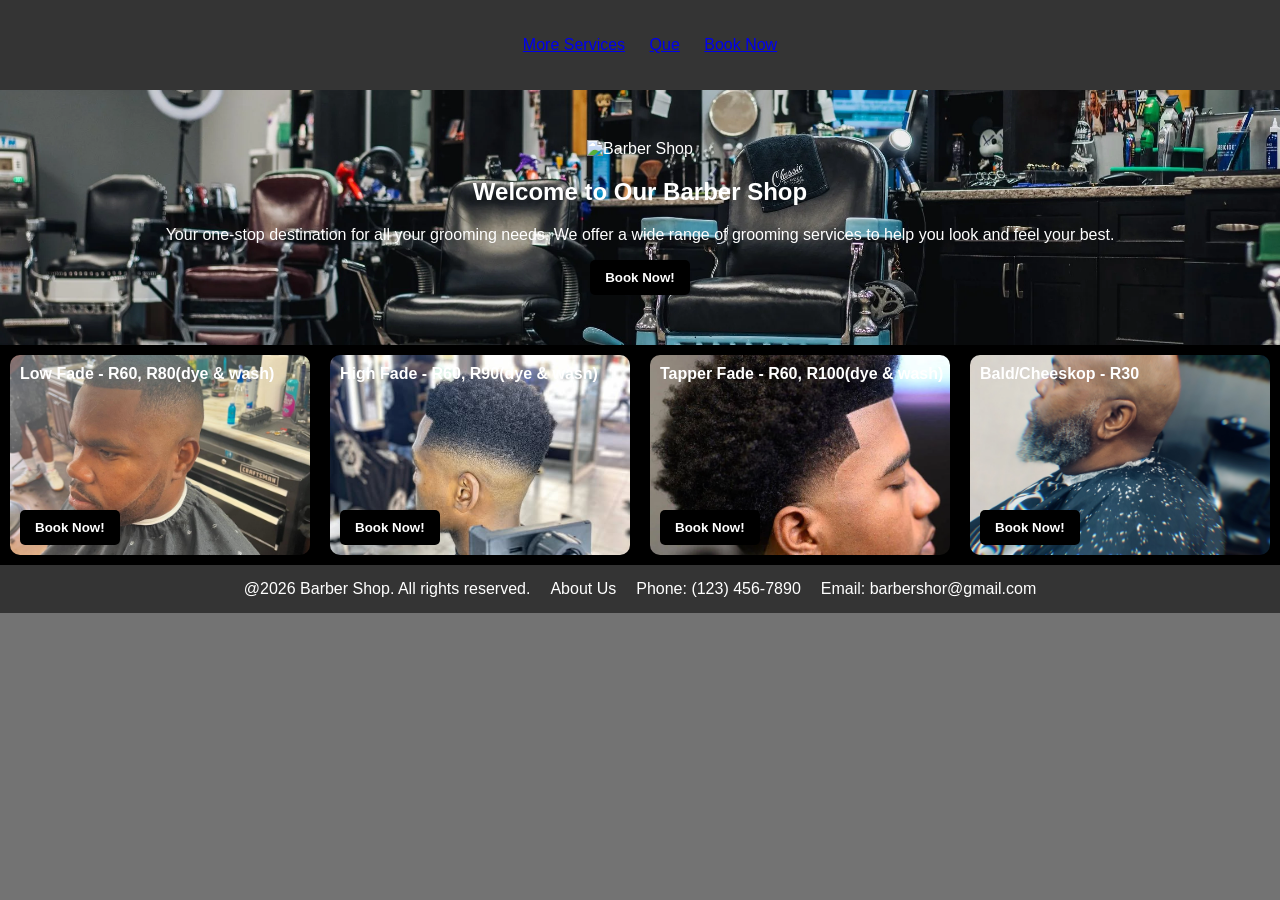
==== index.html @ 0d62d85f "Initial commit: Barber shop website" ====
<!DOCTYPE html>
<html lang="en">
<head>
    <meta charset="UTF-8">
    <meta name="viewport" content="width=device-width, initial-scale=1.0">
    <title>Barber Shop</title>
    <link rel="stylesheet" href="styles.css">
</head>
<body>
    <header>
        <nav>
            <ul>
                <li><a href="#Price-list">More Services</a></li>
                <li><a href="#Que">Que</a></li>
                <li><a href="#Book now!">Book Now</a></li>
            </ul>
        </nav>
    </header>
        <section id="welcome">
            <img src="barber-shop.jpg" alt="Barber Shop" style="width:100%; height:auto;">
            <h1>Welcome to Our Barber Shop</h1>
            <p>Your one-stop destination for all your grooming needs. We offer a wide range of grooming services to help you look and feel your best.</p>
            <button>Book Now!</button>
        </section>
        <div class="cards-container">
        <div class="card-1">
                <p>Low Fade - R60, R80(dye & wash)</p>
                <img src="low-fade.jpg" alt="Low Fade" style="width:100%; height:auto;">
                <button>Book Now!</button>
        </div>

        <div class="card-2">
                <p>High Fade - R60, R90(dye & wash)</p>
                <img src="high-fade.jpg" alt="High Fade" style="width:100%; height:auto;">
                <button>Book Now!</button>
        </div>
        <div class="card-3">
                <p>Tapper Fade - R60, R100(dye & wash)</p>
                <img src="tapper-fade.jpg" alt="Tapper Fade" style="width:100%; height:auto;">
                <button>Book Now!</button>
        </div>
        <div class="card-4">
                <p>Bald/Cheeskop - R30</p>
                <img src="bald.jpg" alt="Bald/Cheeskop" style="width:100%; height:auto;">
                <button>Book Now!</button>
        </div>
        <div class="card-5">
                <p>Beard Trim - R20</p>
                <img src="beard-trim.jpg" alt="Beard Trim" style="width:100%; height:auto;">
                <button>Book Now!</button>
        </div>
        </div>
       <footer>
            <p> @2026 Barber Shop. All rights reserved.</p>
            <p>About Us</p>
            <p>Phone: (123) 456-7890</p>
            <p>Email: barbershor@gmail.com</p>
        </footer>
    
</body>
</html>
---- styles.css ----
ul li {
    display: inline;
    margin-right: 20px;
    
}
header {
    background-color: rgba(0, 0, 0, 0.55);
    padding: 20px;
    display: flex;
    justify-content: center;
    align-items: center;
}
body {
    background-color: rgba(0, 0, 0, 0.55);
    font-family: Arial, sans-serif;
    margin: 0;
    padding: 0;
    
}
#welcome {
    text-align: center;
    padding: 50px;
    color: white;
    background-image: url(./Assets/barber-shop.webp);
    background-size: cover;
    background-position: center;

    
}
.cards-container {
    display: flex;
    overflow-x: auto;
    gap: 10px;
    padding: 10px;
    gap: 20px;
    background-color: rgb(0, 0, 0);
}
.card-1, .card-2, .card-3, .card-4, .card-5 {
    position: relative;
    width: 300px;
    height: 200px;
    background-size: cover;
    background-position: center;
    flex-shrink: 0;
    border-radius: 10px;
}
.card-1 {
    background-image: url(./Assets/brushcut.jpg);
}
.card-2 {
    background-image: url(./Assets/top-fade.jpg);
}
.card-3 {
    background-image: url(./Assets/Tapperfade.webp);
}
.card-4 {
    background-image: url(./Assets/cheesekop.jpg);
}
.card-5 {
    background-image: url(./Assets/beard.webp);
}
.card-1 img, .card-2 img, .card-3 img, .card-4 img, .card-5 img {
    display: none;
}
.card-1 p, .card-2 p, .card-3 p, .card-4 p, .card-5 p {
    position: absolute;
    top: 10px;
    left: 10px;
    color: white;
    font-weight: bold;
    margin: 0;
}
.card-1 button, .card-2 button, .card-3 button, .card-4 button, .card-5 button {
    position: absolute;
    bottom: 10px;
    left: 10px;
}
button {
    background-color: black;
    color: white;
    cursor: pointer;
    border: none;
    padding: 10px 15px;
    border-radius: 5px;
    font-weight: bold;
}
footer {
    background-color: rgba(0, 0, 0, 0.55);
    padding: 10px;
    display: flex;
    flex-direction: row;
    align-items: center;
    justify-content: center;
    color: white;
    text-align: center;
    gap: 20px;
}
footer p {
    margin: 5px 0;
}
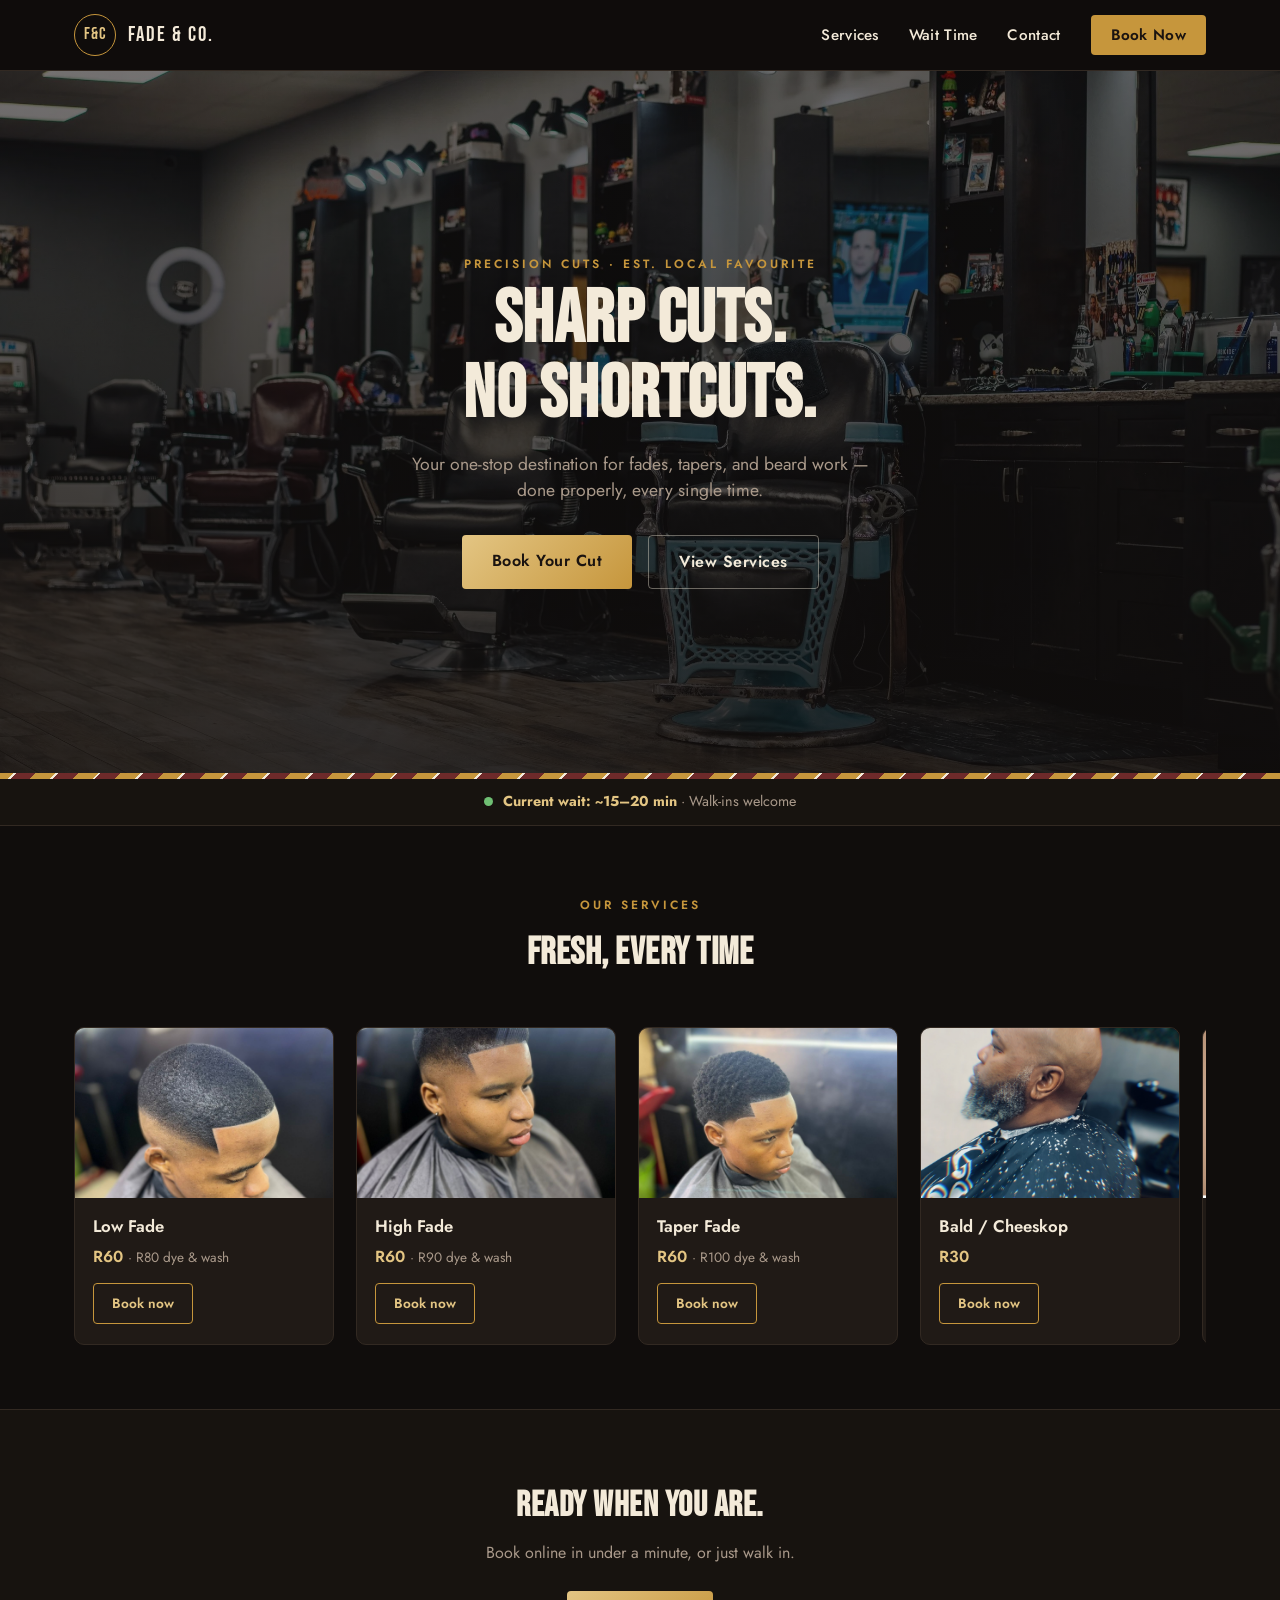
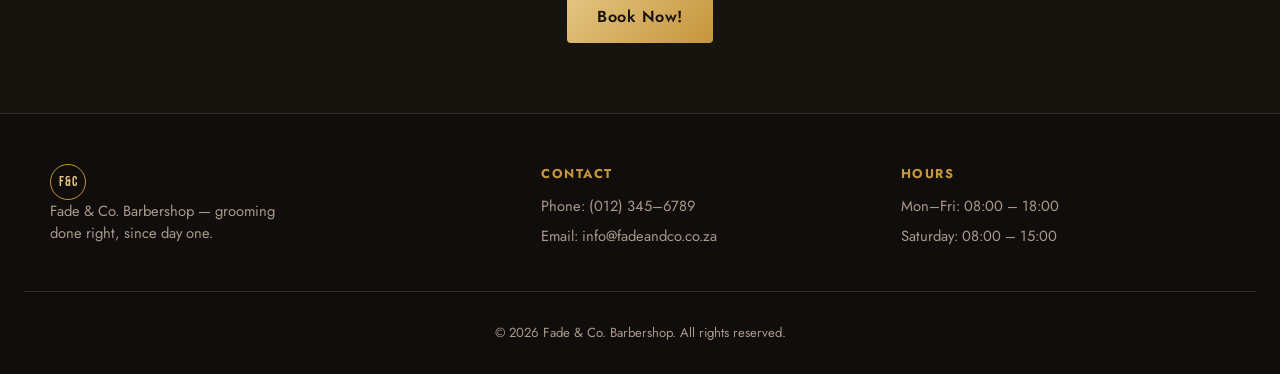
==== commit 5ffbb2e6: "initial commit" ====
--- a/index.html
+++ b/index.html
@@ -1,61 +1,179 @@
 <!DOCTYPE html>
 <html lang="en">
 <head>
-    <meta charset="UTF-8">
-    <meta name="viewport" content="width=device-width, initial-scale=1.0">
-    <title>Barber Shop</title>
-    <link rel="stylesheet" href="styles.css">
+<meta charset="UTF-8">
+<meta name="viewport" content="width=device-width, initial-scale=1.0">
+<title>Fade &amp; Co. Barbershop</title>
+<link rel="preconnect" href="https://fonts.googleapis.com">
+<link rel="preconnect" href="https://fonts.gstatic.com" crossorigin>
+<link href="https://fonts.googleapis.com/css2?family=Bebas+Neue&family=Jost:wght@400;500;600;700&display=swap" rel="stylesheet">
+<link rel="stylesheet" href="styles.css">
 </head>
 <body>
-    <header>
-        <nav>
+ 
+<header class="site-header">
+    <div class="header-inner">
+        <a class="logo" href="#top" aria-label="Fade &amp; Co. Barbershop home">
+            <!-- Swap this span for <img src="logo.png" alt="Fade & Co. logo"> when you have your own logo -->
+            <span class="logo-mark">F&amp;C</span>
+            <span class="logo-text">FADE&nbsp;&amp;&nbsp;CO.</span>
+        </a>
+ 
+        <button class="nav-toggle" id="navToggle" aria-label="Toggle menu" aria-expanded="false">
+            <span></span><span></span><span></span>
+        </button>
+ 
+        <nav id="siteNav">
             <ul>
-                <li><a href="#Price-list">More Services</a></li>
-                <li><a href="#Que">Que</a></li>
-                <li><a href="#Book now!">Book Now</a></li>
+                <li><a href="#services">Services</a></li>
+                <li><a href="#queue">Wait Time</a></li>
+                <li><a href="#contact">Contact</a></li>
+                <li><a class="nav-cta" href="#book">Book Now</a></li>
             </ul>
         </nav>
-    </header>
-        <section id="welcome">
-            <img src="barber-shop.jpg" alt="Barber Shop" style="width:100%; height:auto;">
-            <h1>Welcome to Our Barber Shop</h1>
-            <p>Your one-stop destination for all your grooming needs. We offer a wide range of grooming services to help you look and feel your best.</p>
-            <button>Book Now!</button>
-        </section>
+    </div>
+</header>
+ 
+<main>
+ 
+    <section id="top" class="hero">
+        <div class="hero-media">
+            <img src="./Assets/barber-shop.webp" alt="" class="hero-img" onerror="this.style.display='none'">
+        </div>
+        <div class="hero-overlay"></div>
+        <div class="hero-content">
+            <p class="eyebrow">Precision Cuts &middot; Est. Local Favourite</p>
+            <h1>Sharp Cuts.<br>No Shortcuts.</h1>
+            <p class="hero-copy">Your one-stop destination for fades, tapers, and beard work — done properly, every single time.</p>
+            <div class="hero-actions">
+                <a href="#book" class="btn btn-gold">Book Your Cut</a>
+                <a href="#services" class="btn btn-outline">View Services</a>
+            </div>
+        </div>
+    </section>
+ 
+    <div class="stripe-divider" role="presentation"></div>
+ 
+    <section id="queue" class="queue-strip">
+        <span class="queue-dot" aria-hidden="true"></span>
+        <p><strong>Current wait: ~15&ndash;20 min</strong> &middot; Walk-ins welcome</p>
+    </section>
+ 
+    <section id="services" class="services">
+        <div class="section-heading">
+            <p class="eyebrow">Our Services</p>
+            <h2>Fresh, Every Time</h2>
+        </div>
+ 
         <div class="cards-container">
-        <div class="card-1">
-                <p>Low Fade - R60, R80(dye & wash)</p>
-                <img src="low-fade.jpg" alt="Low Fade" style="width:100%; height:auto;">
-                <button>Book Now!</button>
+ 
+            <article class="service-card">
+                <div class="service-media">
+                    <svg class="media-fallback" viewBox="0 0 24 24" aria-hidden="true"><path d="M9.6 12l4.5 4.5c-.1.4-.1.9 0 1.3.3 1.3 1.6 2.2 3 1.9 1.3-.3 2.2-1.6 1.9-3-.3-1.3-1.6-2.2-3-1.9-.4.1-.8.3-1.1.6L10.4 11 14.9 6.4c.3.3.7.5 1.1.6 1.3.3 2.7-.6 3-1.9.3-1.3-.6-2.7-1.9-3-1.3-.3-2.7.6-3 1.9-.1.4-.1.9 0 1.3L9.6 10 5.1 5.5c.1-.4.1-.9 0-1.3-.3-1.3-1.6-2.2-3-1.9C.8 2.6-.1 3.9.2 5.2c.3 1.3 1.6 2.2 3 1.9.4-.1.8-.3 1.1-.6L8.8 11l-4.5 4.5c-.3-.3-.7-.5-1.1-.6-1.3-.3-2.7.6-3 1.9-.3 1.3.6 2.7 1.9 3 1.3.3 2.7-.6 3-1.9.1-.4.1-.9 0-1.3L9.6 12z" fill="currentColor"/></svg>
+                    <img src="./Assets/Lowfade.jpg" alt="Low Fade haircut" loading="lazy" onerror="this.style.display='none'">
+                </div>
+                <div class="service-info">
+                    <h3>Low Fade</h3>
+                    <p class="price">R60 <span>&middot; R80 dye &amp; wash</span></p>
+                    <a href="#book" class="btn-book">Book now</a>
+                </div>
+            </article>
+ 
+            <article class="service-card">
+                <div class="service-media">
+                    <svg class="media-fallback" viewBox="0 0 24 24" aria-hidden="true"><path d="M9.6 12l4.5 4.5c-.1.4-.1.9 0 1.3.3 1.3 1.6 2.2 3 1.9 1.3-.3 2.2-1.6 1.9-3-.3-1.3-1.6-2.2-3-1.9-.4.1-.8.3-1.1.6L10.4 11 14.9 6.4c.3.3.7.5 1.1.6 1.3.3 2.7-.6 3-1.9.3-1.3-.6-2.7-1.9-3-1.3-.3-2.7.6-3 1.9-.1.4-.1.9 0 1.3L9.6 10 5.1 5.5c.1-.4.1-.9 0-1.3-.3-1.3-1.6-2.2-3-1.9C.8 2.6-.1 3.9.2 5.2c.3 1.3 1.6 2.2 3 1.9.4-.1.8-.3 1.1-.6L8.8 11l-4.5 4.5c-.3-.3-.7-.5-1.1-.6-1.3-.3-2.7.6-3 1.9-.3 1.3.6 2.7 1.9 3 1.3.3 2.7-.6 3-1.9.1-.4.1-.9 0-1.3L9.6 12z" fill="currentColor"/></svg>
+                    <img src="./Assets/Highfade.jpg" alt="High Fade haircut" loading="lazy" onerror="this.style.display='none'">
+                </div>
+                <div class="service-info">
+                    <h3>High Fade</h3>
+                    <p class="price">R60 <span>&middot; R90 dye &amp; wash</span></p>
+                    <a href="#book" class="btn-book">Book now</a>
+                </div>
+            </article>
+ 
+            <article class="service-card">
+                <div class="service-media">
+                    <svg class="media-fallback" viewBox="0 0 24 24" aria-hidden="true"><path d="M9.6 12l4.5 4.5c-.1.4-.1.9 0 1.3.3 1.3 1.6 2.2 3 1.9 1.3-.3 2.2-1.6 1.9-3-.3-1.3-1.6-2.2-3-1.9-.4.1-.8.3-1.1.6L10.4 11 14.9 6.4c.3.3.7.5 1.1.6 1.3.3 2.7-.6 3-1.9.3-1.3-.6-2.7-1.9-3-1.3-.3-2.7.6-3 1.9-.1.4-.1.9 0 1.3L9.6 10 5.1 5.5c.1-.4.1-.9 0-1.3-.3-1.3-1.6-2.2-3-1.9C.8 2.6-.1 3.9.2 5.2c.3 1.3 1.6 2.2 3 1.9.4-.1.8-.3 1.1-.6L8.8 11l-4.5 4.5c-.3-.3-.7-.5-1.1-.6-1.3-.3-2.7.6-3 1.9-.3 1.3.6 2.7 1.9 3 1.3.3 2.7-.6 3-1.9.1-.4.1-.9 0-1.3L9.6 12z" fill="currentColor"/></svg>
+                    <img src="./Assets/Tapperfade.jpg" alt="Taper Fade haircut" loading="lazy" onerror="this.style.display='none'">
+                </div>
+                <div class="service-info">
+                    <h3>Taper Fade</h3>
+                    <p class="price">R60 <span>&middot; R100 dye &amp; wash</span></p>
+                    <a href="#book" class="btn-book">Book now</a>
+                </div>
+            </article>
+ 
+            <article class="service-card">
+                <div class="service-media">
+                    <svg class="media-fallback" viewBox="0 0 24 24" aria-hidden="true"><circle cx="12" cy="9" r="6" fill="none" stroke="currentColor" stroke-width="1.6"/><path d="M5 21c1.5-3.5 4-5 7-5s5.5 1.5 7 5" fill="none" stroke="currentColor" stroke-width="1.6" stroke-linecap="round"/></svg>
+                    <img src="./Assets/cheesekop.jpg" alt="Bald / cheeskop cut" loading="lazy" onerror="this.style.display='none'">
+                </div>
+                <div class="service-info">
+                    <h3>Bald / Cheeskop</h3>
+                    <p class="price">R30</p>
+                    <a href="#book" class="btn-book">Book now</a>
+                </div>
+            </article>
+ 
+            <article class="service-card">
+                <div class="service-media">
+                    <svg class="media-fallback" viewBox="0 0 24 24" aria-hidden="true"><path d="M12 3c-3.3 0-6 2.5-6 6.5 0 3.2 1.4 6.1 3 8 .7.8 1.3 1.4 2 1.5.7-.1 1.3-.7 2-1.5 1.6-1.9 3-4.8 3-8 0-4-2.7-6.5-6-6.5z" fill="none" stroke="currentColor" stroke-width="1.6"/><path d="M9 10c1 1 5 1 6 0" fill="none" stroke="currentColor" stroke-width="1.6" stroke-linecap="round"/></svg>
+                    <img src="./Assets/beard.webp" alt="Beard trim" loading="lazy" onerror="this.style.display='none'">
+                </div>
+                <div class="service-info">
+                    <h3>Beard Trim</h3>
+                    <p class="price">R20</p>
+                    <a href="#book" class="btn-book">Book now</a>
+                </div>
+            </article>
+ 
         </div>
-
-        <div class="card-2">
-                <p>High Fade - R60, R90(dye & wash)</p>
-                <img src="high-fade.jpg" alt="High Fade" style="width:100%; height:auto;">
-                <button>Book Now!</button>
+    </section>
+ 
+    <section id="book" class="cta-band">
+        <h2>Ready when you are.</h2>
+        <p>Book online in under a minute, or just walk in.</p>
+        <a href="tel:+27123456789" class="btn btn-gold">Book Now!</a>
+    </section>
+ 
+</main>
+ 
+<footer id="contact" class="site-footer">
+    <div class="footer-inner">
+        <div class="footer-col">
+            <span class="logo-mark small">F&amp;C</span>
+            <p class="footer-about">Fade &amp; Co. Barbershop &mdash; grooming done right, since day one.</p>
         </div>
-        <div class="card-3">
-                <p>Tapper Fade - R60, R100(dye & wash)</p>
-                <img src="tapper-fade.jpg" alt="Tapper Fade" style="width:100%; height:auto;">
-                <button>Book Now!</button>
+        <div class="footer-col">
+            <h4>Contact</h4>
+            <p>Phone: <a href="tel:+27123456789">(012) 345&ndash;6789</a></p>
+            <p>Email: <a href="mailto:info@fadeandco.co.za">info@fadeandco.co.za</a></p>
         </div>
-        <div class="card-4">
-                <p>Bald/Cheeskop - R30</p>
-                <img src="bald.jpg" alt="Bald/Cheeskop" style="width:100%; height:auto;">
-                <button>Book Now!</button>
+        <div class="footer-col">
+            <h4>Hours</h4>
+            <p>Mon&ndash;Fri: 08:00 &ndash; 18:00</p>
+            <p>Saturday: 08:00 &ndash; 15:00</p>
         </div>
-        <div class="card-5">
-                <p>Beard Trim - R20</p>
-                <img src="beard-trim.jpg" alt="Beard Trim" style="width:100%; height:auto;">
-                <button>Book Now!</button>
-        </div>
-        </div>
-       <footer>
-            <p> @2026 Barber Shop. All rights reserved.</p>
-            <p>About Us</p>
-            <p>Phone: (123) 456-7890</p>
-            <p>Email: barbershor@gmail.com</p>
-        </footer>
-    
+    </div>
+    <div class="footer-bottom">
+        <p>&copy; 2026 Fade &amp; Co. Barbershop. All rights reserved.</p>
+    </div>
+</footer>
+ 
+<script>
+    const navToggle = document.getElementById('navToggle');
+    const siteNav = document.getElementById('siteNav');
+    navToggle.addEventListener('click', () => {
+        const open = siteNav.classList.toggle('open');
+        navToggle.setAttribute('aria-expanded', open);
+    });
+    siteNav.querySelectorAll('a').forEach(link => {
+        link.addEventListener('click', () => {
+            siteNav.classList.remove('open');
+            navToggle.setAttribute('aria-expanded', false);
+        });
+    });
+</script>
+ 
 </body>
 </html>
--- a/styles.css
+++ b/styles.css
@@ -1,100 +1,379 @@
-ul li {
-    display: inline;
-    margin-right: 20px;
-    
-}
-header {
-    background-color: rgba(0, 0, 0, 0.55);
-    padding: 20px;
-    display: flex;
-    justify-content: center;
-    align-items: center;
-}
+/* ===== Tokens ===== */
+:root {
+    --bg: #100D0C;
+    --bg-alt: #17130F;
+    --panel: #201A16;
+    --panel-border: #322922;
+    --gold: #C6963C;
+    --gold-light: #E3C583;
+    --wine: #6E2A2A;
+    --cream: #F3EAD9;
+    --muted: #A9998A;
+ 
+    --display: 'Bebas Neue', sans-serif;
+    --body: 'Jost', sans-serif;
+ 
+    --radius: 10px;
+    --max: 1180px;
+}
+ 
+* { box-sizing: border-box; }
+ 
+html { scroll-behavior: smooth; }
+ 
 body {
-    background-color: rgba(0, 0, 0, 0.55);
-    font-family: Arial, sans-serif;
+    margin: 0;
+    background: var(--bg);
+    color: var(--cream);
+    font-family: var(--body);
+    line-height: 1.5;
+    -webkit-font-smoothing: antialiased;
+}
+ 
+h1, h2, h3 {
+    font-family: var(--display);
+    letter-spacing: 0.5px;
+    margin: 0;
+    color: var(--cream);
+}
+ 
+a { color: inherit; }
+ 
+.eyebrow {
+    font-family: var(--body);
+    font-weight: 600;
+    text-transform: uppercase;
+    letter-spacing: 3px;
+    font-size: 0.75rem;
+    color: var(--gold);
+    margin: 0 0 10px;
+}
+ 
+/* ===== Buttons ===== */
+.btn {
+    display: inline-block;
+    padding: 14px 30px;
+    border-radius: 4px;
+    font-family: var(--body);
+    font-weight: 600;
+    letter-spacing: 0.5px;
+    text-decoration: none;
+    text-align: center;
+    transition: transform 0.15s ease, box-shadow 0.15s ease, background 0.15s ease;
+}
+.btn-gold {
+    background: linear-gradient(135deg, var(--gold-light), var(--gold));
+    color: #1A1310;
+}
+.btn-gold:hover { transform: translateY(-2px); box-shadow: 0 10px 24px rgba(198,150,60,0.35); }
+ 
+.btn-outline {
+    background: transparent;
+    color: var(--cream);
+    border: 1.5px solid rgba(243,234,217,0.4);
+}
+.btn-outline:hover { border-color: var(--gold); color: var(--gold-light); }
+ 
+.btn-book {
+    display: inline-block;
+    margin-top: 14px;
+    padding: 9px 18px;
+    font-size: 0.85rem;
+    font-weight: 600;
+    color: var(--gold-light);
+    border: 1px solid var(--gold);
+    border-radius: 4px;
+    text-decoration: none;
+    transition: background 0.15s ease, color 0.15s ease;
+}
+.btn-book:hover { background: var(--gold); color: #1A1310; }
+ 
+@media (prefers-reduced-motion: reduce) {
+    * { transition: none !important; scroll-behavior: auto !important; }
+}
+ 
+/* ===== Header ===== */
+.site-header {
+    position: sticky;
+    top: 0;
+    z-index: 50;
+    background: rgba(16, 13, 12, 0.9);
+    backdrop-filter: blur(8px);
+    border-bottom: 1px solid var(--panel-border);
+}
+.header-inner {
+    max-width: var(--max);
+    margin: 0 auto;
+    padding: 14px 24px;
+    display: flex;
+    align-items: center;
+    justify-content: space-between;
+}
+.logo {
+    display: flex;
+    align-items: center;
+    gap: 12px;
+    text-decoration: none;
+}
+.logo-mark {
+    display: grid;
+    place-items: center;
+    width: 42px;
+    height: 42px;
+    border-radius: 50%;
+    border: 1.5px solid var(--gold);
+    color: var(--gold-light);
+    font-family: var(--display);
+    font-size: 1.05rem;
+    letter-spacing: 1px;
+}
+.logo-mark.small { width: 36px; height: 36px; font-size: 0.9rem; }
+.logo-text {
+    font-family: var(--display);
+    font-size: 1.3rem;
+    letter-spacing: 2px;
+    color: var(--cream);
+}
+ 
+nav ul {
+    list-style: none;
+    display: flex;
+    align-items: center;
+    gap: 30px;
     margin: 0;
     padding: 0;
-    
-}
-#welcome {
+}
+nav a {
+    text-decoration: none;
+    color: var(--cream);
+    font-weight: 500;
+    font-size: 0.95rem;
+    letter-spacing: 0.3px;
+    transition: color 0.15s ease;
+}
+nav a:hover { color: var(--gold-light); }
+.nav-cta {
+    background: var(--gold);
+    color: #1A1310 !important;
+    padding: 9px 20px;
+    border-radius: 4px;
+    font-weight: 600;
+}
+.nav-cta:hover { background: var(--gold-light); }
+ 
+.nav-toggle {
+    display: none;
+    flex-direction: column;
+    gap: 5px;
+    background: none;
+    border: none;
+    cursor: pointer;
+    padding: 6px;
+}
+.nav-toggle span {
+    width: 24px;
+    height: 2px;
+    background: var(--cream);
+}
+ 
+/* ===== Hero ===== */
+.hero {
+    position: relative;
+    min-height: 78vh;
+    display: flex;
+    align-items: center;
+    justify-content: center;
     text-align: center;
-    padding: 50px;
-    color: white;
-    background-image: url(./Assets/barber-shop.webp);
-    background-size: cover;
-    background-position: center;
-
-    
-}
+    overflow: hidden;
+    background: radial-gradient(circle at 50% 20%, #262019 0%, #100D0C 70%);
+}
+.hero-media { position: absolute; inset: 0; }
+.hero-img { width: 100%; height: 100%; object-fit: cover; }
+.hero-overlay {
+    position: absolute; inset: 0;
+    background: linear-gradient(180deg, rgba(16,13,12,0.55) 0%, rgba(16,13,12,0.85) 100%);
+}
+.hero-content {
+    position: relative;
+    max-width: 680px;
+    padding: 0 24px;
+}
+.hero h1 {
+    font-size: clamp(2.8rem, 7vw, 4.6rem);
+    line-height: 1.02;
+    margin-bottom: 18px;
+}
+.hero-copy {
+    color: var(--muted);
+    font-size: 1.1rem;
+    max-width: 480px;
+    margin: 0 auto 32px;
+}
+.hero-actions {
+    display: flex;
+    gap: 16px;
+    justify-content: center;
+    flex-wrap: wrap;
+}
+ 
+/* ===== Signature stripe divider ===== */
+.stripe-divider {
+    height: 6px;
+    background: repeating-linear-gradient(
+        -45deg,
+        var(--gold) 0px, var(--gold) 14px,
+        var(--wine) 14px, var(--wine) 28px,
+        var(--cream) 28px, var(--cream) 30px
+    );
+}
+ 
+/* ===== Queue strip ===== */
+.queue-strip {
+    background: var(--bg-alt);
+    border-bottom: 1px solid var(--panel-border);
+    display: flex;
+    align-items: center;
+    justify-content: center;
+    gap: 10px;
+    padding: 12px 16px;
+    font-size: 0.9rem;
+    color: var(--muted);
+}
+.queue-strip p { margin: 0; }
+.queue-strip strong { color: var(--gold-light); }
+.queue-dot {
+    width: 9px;
+    height: 9px;
+    border-radius: 50%;
+    background: #6FBF73;
+    box-shadow: 0 0 0 0 rgba(111,191,115, 0.6);
+    animation: pulse 2s infinite;
+}
+@keyframes pulse {
+    0%   { box-shadow: 0 0 0 0 rgba(111,191,115,0.55); }
+    70%  { box-shadow: 0 0 0 8px rgba(111,191,115,0); }
+    100% { box-shadow: 0 0 0 0 rgba(111,191,115,0); }
+}
+ 
+/* ===== Services ===== */
+.services { padding: 70px 24px 40px; max-width: var(--max); margin: 0 auto; }
+.section-heading { text-align: center; margin-bottom: 40px; }
+.section-heading h2 { font-size: 2.4rem; }
+ 
 .cards-container {
     display: flex;
     overflow-x: auto;
-    gap: 10px;
-    padding: 10px;
-    gap: 20px;
-    background-color: rgb(0, 0, 0);
-}
-.card-1, .card-2, .card-3, .card-4, .card-5 {
+    gap: 22px;
+    padding: 6px 4px 24px;
+    scroll-snap-type: x proximity;
+}
+.cards-container::-webkit-scrollbar { height: 6px; }
+.cards-container::-webkit-scrollbar-thumb { background: var(--panel-border); border-radius: 4px; }
+ 
+.service-card {
+    scroll-snap-align: start;
+    flex: 0 0 260px;
+    background: var(--panel);
+    border: 1px solid var(--panel-border);
+    border-radius: var(--radius);
+    overflow: hidden;
+    transition: transform 0.2s ease, border-color 0.2s ease;
+}
+.service-card:hover {
+    transform: translateY(-4px);
+    border-color: var(--gold);
+}
+.service-media {
     position: relative;
-    width: 300px;
-    height: 200px;
-    background-size: cover;
-    background-position: center;
-    flex-shrink: 0;
-    border-radius: 10px;
-}
-.card-1 {
-    background-image: url(./Assets/brushcut.jpg);
-}
-.card-2 {
-    background-image: url(./Assets/top-fade.jpg);
-}
-.card-3 {
-    background-image: url(./Assets/Tapperfade.webp);
-}
-.card-4 {
-    background-image: url(./Assets/cheesekop.jpg);
-}
-.card-5 {
-    background-image: url(./Assets/beard.webp);
-}
-.card-1 img, .card-2 img, .card-3 img, .card-4 img, .card-5 img {
-    display: none;
-}
-.card-1 p, .card-2 p, .card-3 p, .card-4 p, .card-5 p {
-    position: absolute;
-    top: 10px;
-    left: 10px;
-    color: white;
-    font-weight: bold;
-    margin: 0;
-}
-.card-1 button, .card-2 button, .card-3 button, .card-4 button, .card-5 button {
-    position: absolute;
-    bottom: 10px;
-    left: 10px;
-}
-button {
-    background-color: black;
-    color: white;
-    cursor: pointer;
-    border: none;
-    padding: 10px 15px;
-    border-radius: 5px;
-    font-weight: bold;
-}
-footer {
-    background-color: rgba(0, 0, 0, 0.55);
-    padding: 10px;
-    display: flex;
-    flex-direction: row;
-    align-items: center;
-    justify-content: center;
-    color: white;
+    height: 170px;
+    background: linear-gradient(135deg, #241D18, #150F0C);
+    display: grid;
+    place-items: center;
+}
+.media-fallback {
+    width: 40px;
+    height: 40px;
+    color: #4A3E33;
+}
+.service-media img {
+    position: absolute; inset: 0;
+    width: 100%; height: 100%;
+    object-fit: cover;
+}
+.service-info { padding: 16px 18px 20px; }
+.service-info h3 {
+    font-family: var(--body);
+    font-weight: 600;
+    font-size: 1.05rem;
+    letter-spacing: 0;
+    margin-bottom: 6px;
+}
+.price { margin: 0; color: var(--gold-light); font-weight: 600; }
+.price span { color: var(--muted); font-weight: 400; font-size: 0.85rem; }
+ 
+/* ===== CTA band ===== */
+.cta-band {
     text-align: center;
-    gap: 20px;
-}
-footer p {
-    margin: 5px 0;
-}+    padding: 70px 24px;
+    background: var(--bg-alt);
+    border-top: 1px solid var(--panel-border);
+    border-bottom: 1px solid var(--panel-border);
+}
+.cta-band h2 { font-size: 2.2rem; margin-bottom: 8px; }
+.cta-band p { color: var(--muted); margin: 0 0 26px; }
+ 
+/* ===== Footer ===== */
+.site-footer { background: var(--bg); padding: 50px 24px 0; }
+.footer-inner {
+    max-width: var(--max);
+    margin: 0 auto;
+    display: grid;
+    grid-template-columns: 1.4fr 1fr 1fr;
+    gap: 30px;
+    padding-bottom: 36px;
+}
+.footer-col h4 {
+    font-family: var(--body);
+    text-transform: uppercase;
+    letter-spacing: 1.5px;
+    font-size: 0.8rem;
+    color: var(--gold);
+    margin: 0 0 12px;
+}
+.footer-col p { margin: 0 0 8px; color: var(--muted); font-size: 0.92rem; }
+.footer-col a { text-decoration: none; color: var(--muted); }
+.footer-col a:hover { color: var(--gold-light); }
+.footer-about { margin-top: 12px; max-width: 260px; }
+.footer-bottom {
+    border-top: 1px solid var(--panel-border);
+    text-align: center;
+    padding: 18px 0;
+    color: var(--muted);
+    font-size: 0.82rem;
+}
+ 
+/* ===== Responsive ===== */
+@media (max-width: 780px) {
+    nav#siteNav {
+        position: absolute;
+        top: 100%;
+        left: 0; right: 0;
+        background: var(--bg);
+        border-bottom: 1px solid var(--panel-border);
+        display: none;
+    }
+    nav#siteNav.open { display: block; }
+    nav#siteNav ul {
+        flex-direction: column;
+        align-items: stretch;
+        gap: 0;
+        padding: 10px 24px 20px;
+    }
+    nav#siteNav li { padding: 10px 0; border-bottom: 1px solid var(--panel-border); }
+    nav#siteNav li:last-child { border-bottom: none; padding-top: 16px; }
+    .nav-cta { display: inline-block; text-align: center; }
+    .nav-toggle { display: flex; }
+ 
+    .footer-inner { grid-template-columns: 1fr; }
+}
+ 
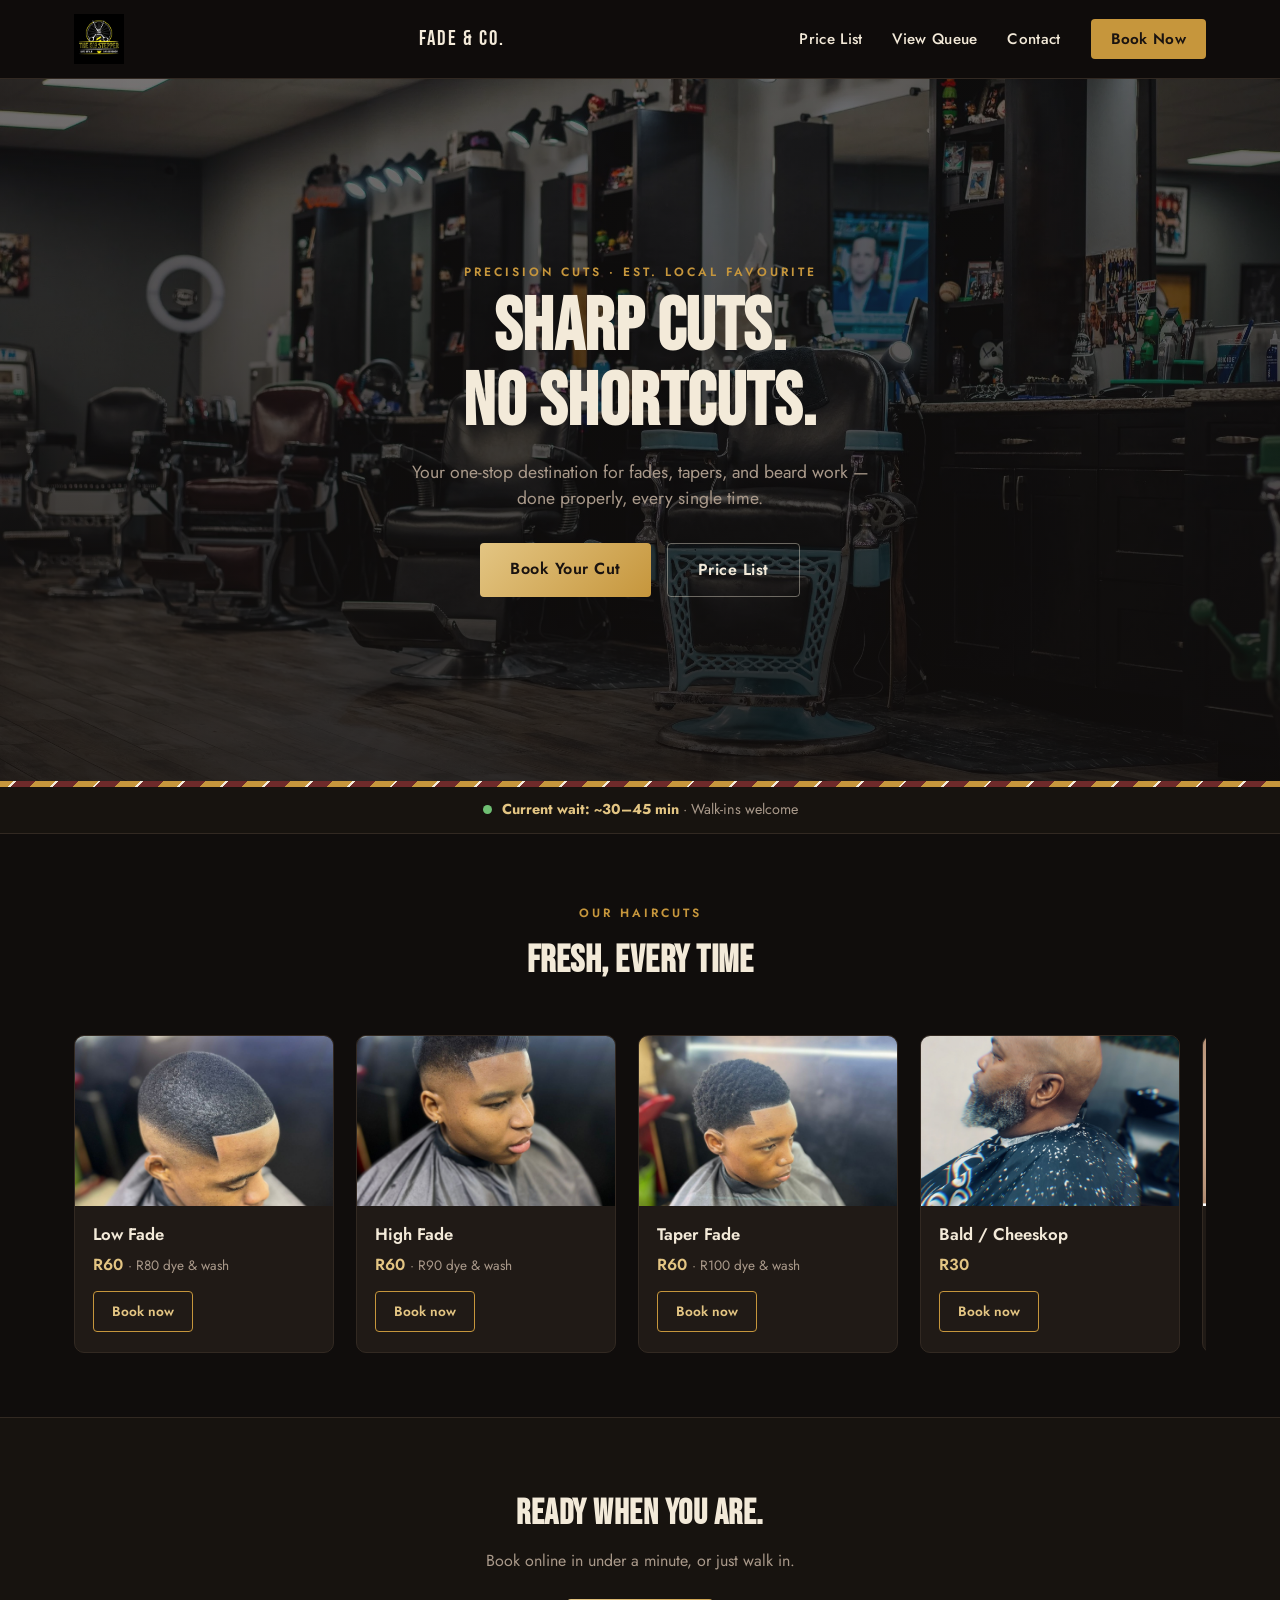
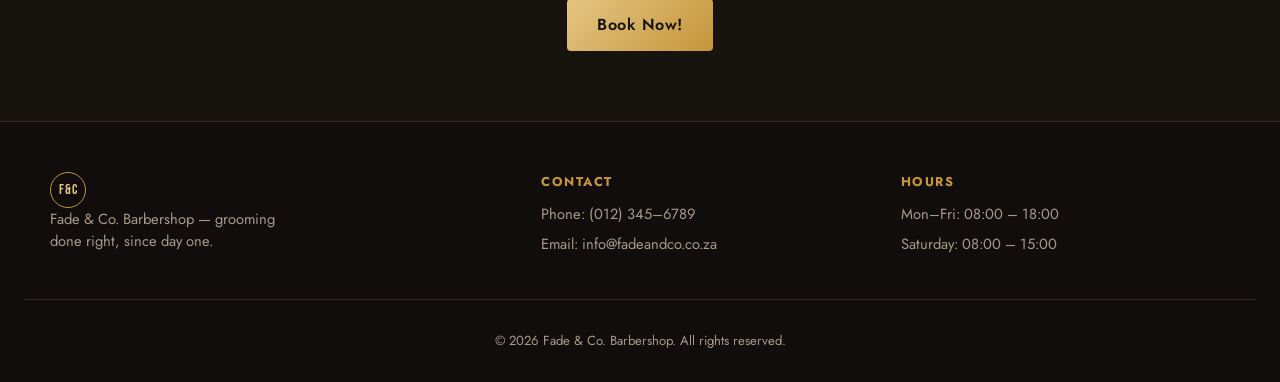
==== commit 8578f7d9: "Add queue page and update barber website" ====
--- a/index.html
+++ b/index.html
@@ -13,11 +13,9 @@
  
 <header class="site-header">
     <div class="header-inner">
-        <a class="logo" href="#top" aria-label="Fade &amp; Co. Barbershop home">
+        <img src="./Assets/Logo.jpg" alt="THE BIG STEPPER" class="logo">
             <!-- Swap this span for <img src="logo.png" alt="Fade & Co. logo"> when you have your own logo -->
-            <span class="logo-mark">F&amp;C</span>
             <span class="logo-text">FADE&nbsp;&amp;&nbsp;CO.</span>
-        </a>
  
         <button class="nav-toggle" id="navToggle" aria-label="Toggle menu" aria-expanded="false">
             <span></span><span></span><span></span>
@@ -25,8 +23,8 @@
  
         <nav id="siteNav">
             <ul>
-                <li><a href="#services">Services</a></li>
-                <li><a href="#queue">Wait Time</a></li>
+                <li><a href="#services">Price List</a></li>
+                <li><a href="#queue">View Queue</a></li>
                 <li><a href="#contact">Contact</a></li>
                 <li><a class="nav-cta" href="#book">Book Now</a></li>
             </ul>
@@ -47,7 +45,7 @@
             <p class="hero-copy">Your one-stop destination for fades, tapers, and beard work — done properly, every single time.</p>
             <div class="hero-actions">
                 <a href="#book" class="btn btn-gold">Book Your Cut</a>
-                <a href="#services" class="btn btn-outline">View Services</a>
+                <a href="#services" class="btn btn-outline">Price List</a>
             </div>
         </div>
     </section>
@@ -56,12 +54,12 @@
  
     <section id="queue" class="queue-strip">
         <span class="queue-dot" aria-hidden="true"></span>
-        <p><strong>Current wait: ~15&ndash;20 min</strong> &middot; Walk-ins welcome</p>
+        <p><strong>Current wait: ~30&ndash;45 min</strong> &middot; Walk-ins welcome</p>
     </section>
  
     <section id="services" class="services">
         <div class="section-heading">
-            <p class="eyebrow">Our Services</p>
+            <p class="eyebrow">Our Haircuts</p>
             <h2>Fresh, Every Time</h2>
         </div>
  
--- a/styles.css
+++ b/styles.css
@@ -110,6 +110,8 @@
     justify-content: space-between;
 }
 .logo {
+    width: 50px;
+    height: auto;
     display: flex;
     align-items: center;
     gap: 12px;
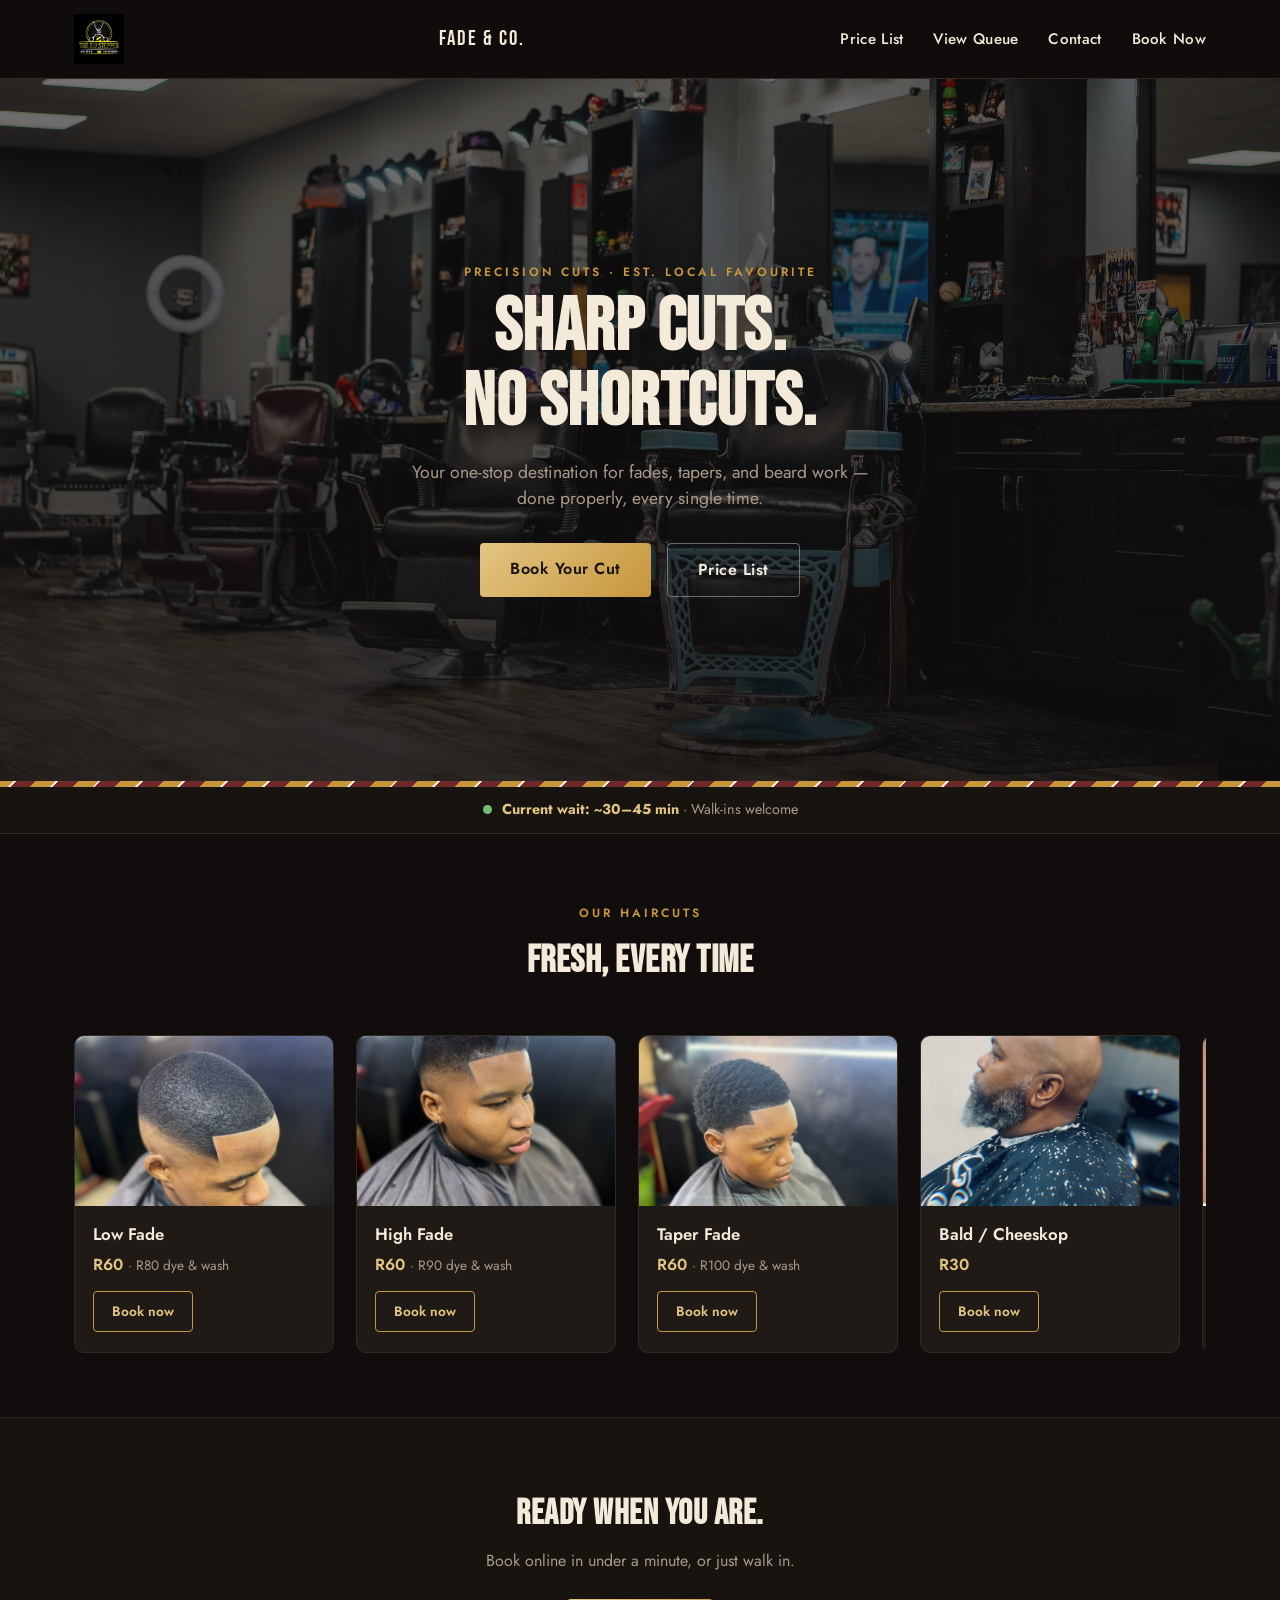
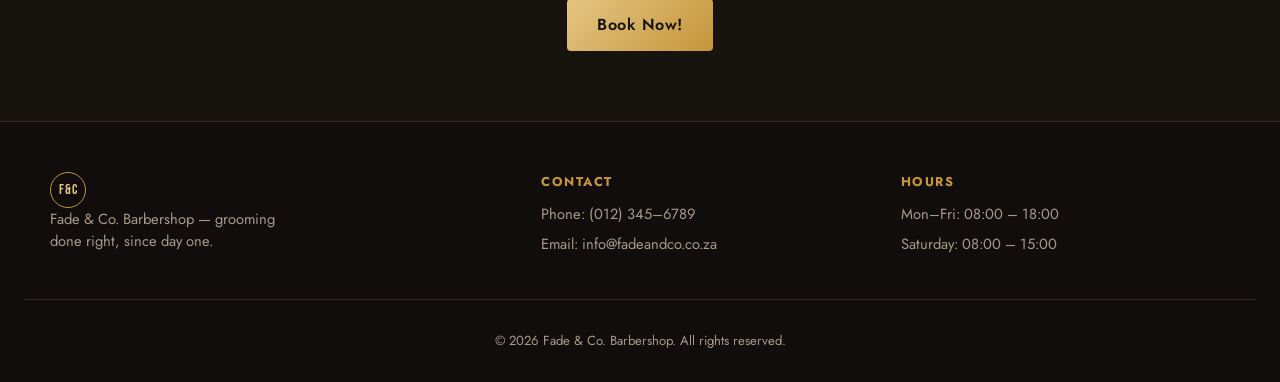
==== commit a32ecf19: "Modified index/queue/scripts" ====
--- a/index.html
+++ b/index.html
@@ -26,7 +26,7 @@
                 <li><a href="#services">Price List</a></li>
                 <li><a href="#queue">View Queue</a></li>
                 <li><a href="#contact">Contact</a></li>
-                <li><a class="nav-cta" href="#book">Book Now</a></li>
+                <li><a class=".nav-cta" href="queue.html">Book Now</a></li>
             </ul>
         </nav>
     </div>
@@ -44,7 +44,7 @@
             <h1>Sharp Cuts.<br>No Shortcuts.</h1>
             <p class="hero-copy">Your one-stop destination for fades, tapers, and beard work — done properly, every single time.</p>
             <div class="hero-actions">
-                <a href="#book" class="btn btn-gold">Book Your Cut</a>
+                <a href="queue.html" class="btn btn-gold">Book Your Cut</a>
                 <a href="#services" class="btn btn-outline">Price List</a>
             </div>
         </div>
@@ -73,7 +73,7 @@
                 <div class="service-info">
                     <h3>Low Fade</h3>
                     <p class="price">R60 <span>&middot; R80 dye &amp; wash</span></p>
-                    <a href="#book" class="btn-book">Book now</a>
+                    <a href="queue.html" class="btn-book">Book now</a>
                 </div>
             </article>
  
@@ -85,7 +85,7 @@
                 <div class="service-info">
                     <h3>High Fade</h3>
                     <p class="price">R60 <span>&middot; R90 dye &amp; wash</span></p>
-                    <a href="#book" class="btn-book">Book now</a>
+                    <a href="queue.html" class="btn-book">Book now</a>
                 </div>
             </article>
  
@@ -97,7 +97,7 @@
                 <div class="service-info">
                     <h3>Taper Fade</h3>
                     <p class="price">R60 <span>&middot; R100 dye &amp; wash</span></p>
-                    <a href="#book" class="btn-book">Book now</a>
+                    <a href="queue.html" class="btn-book">Book now</a>
                 </div>
             </article>
  
@@ -109,7 +109,7 @@
                 <div class="service-info">
                     <h3>Bald / Cheeskop</h3>
                     <p class="price">R30</p>
-                    <a href="#book" class="btn-book">Book now</a>
+                    <a href="queue.html" class="btn-book">Book now</a>
                 </div>
             </article>
  
@@ -121,7 +121,7 @@
                 <div class="service-info">
                     <h3>Beard Trim</h3>
                     <p class="price">R20</p>
-                    <a href="#book" class="btn-book">Book now</a>
+                    <a href="queue.html" class="btn-book">Book now</a>
                 </div>
             </article>
  
@@ -131,7 +131,7 @@
     <section id="book" class="cta-band">
         <h2>Ready when you are.</h2>
         <p>Book online in under a minute, or just walk in.</p>
-        <a href="tel:+27123456789" class="btn btn-gold">Book Now!</a>
+        <a href="queue.html" class="btn btn-gold">Book Now!</a>
     </section>
  
 </main>
